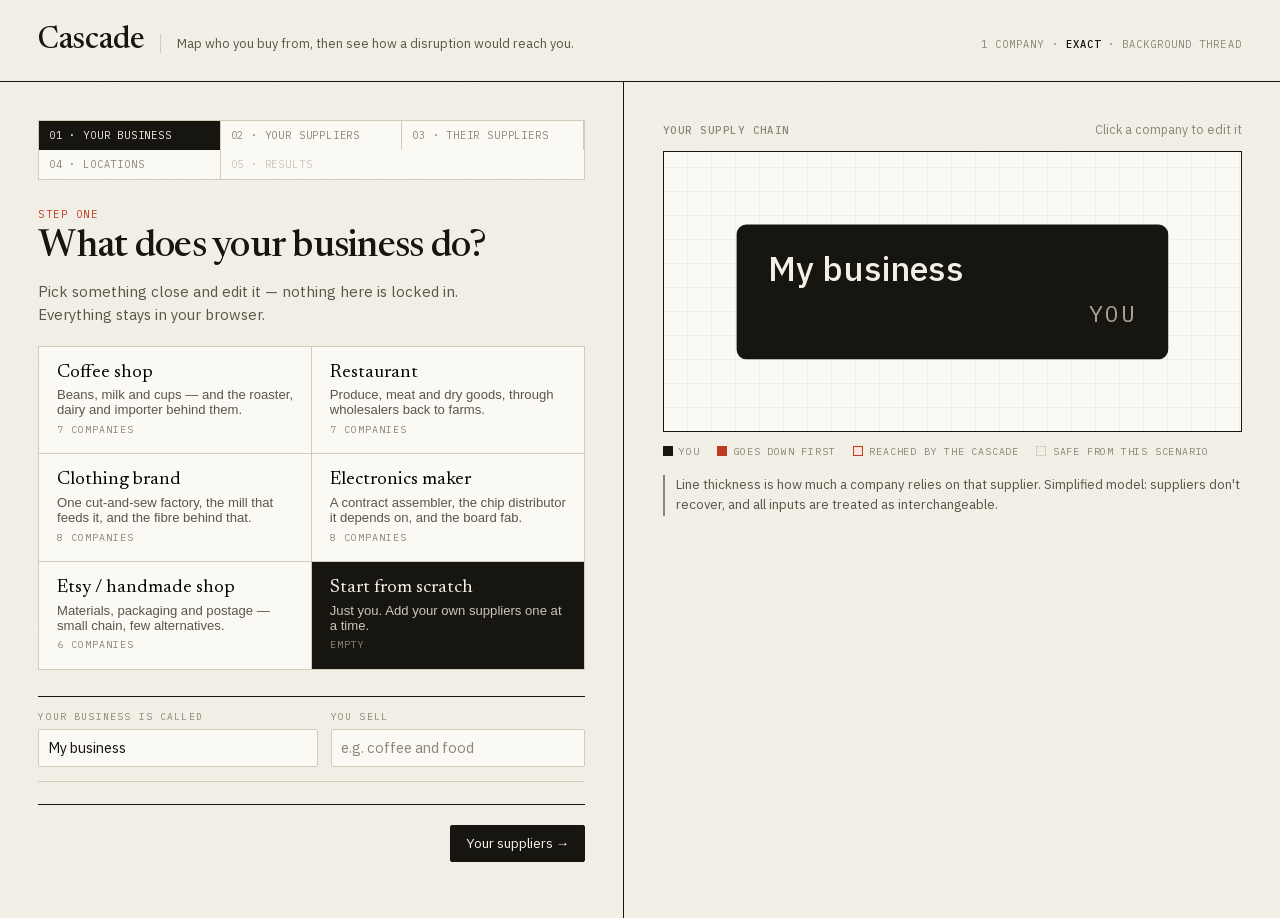
==== web/index.html @ 75e5407a "Milestone 4: guided wizard and live supply-chain map web/index.html, styles.css  the app shell. Aest" ====
<!doctype html>
<html lang="en">
<head>
<meta charset="utf-8">
<meta name="viewport" content="width=device-width, initial-scale=1">
<title>Cascade — see how a supply disruption reaches you</title>
<meta name="description" content="Map your suppliers in plain language and see how a disruption would cascade to you. Runs entirely in your browser; your business data never leaves it.">
<meta name="color-scheme" content="light">
<link rel="stylesheet" href="./styles.css">
<link rel="preload" href="./assets/fonts/newsreader-var-latin.woff2" as="font" type="font/woff2" crossorigin>
<link rel="preload" href="./assets/fonts/plex-sans-var-latin.woff2" as="font" type="font/woff2" crossorigin>
<link rel="icon" href="data:image/svg+xml,%3Csvg xmlns='http://www.w3.org/2000/svg' viewBox='0 0 32 32'%3E%3Crect width='32' height='32' fill='%23f2efe7'/%3E%3Cpath d='M4 16h8M20 16h8' stroke='%238d8676' stroke-width='2'/%3E%3Ccircle cx='16' cy='16' r='4' fill='%23bf3a20'/%3E%3C/svg%3E">
</head>
<body>

<header class="masthead">
  <h1>Cascade</h1>
  <p class="tagline">Map who you buy from, then see how a disruption would reach you.</p>
  <p class="meta" id="engine-meta">loading engine…</p>
</header>

<div id="boot" class="boot">
  Starting the solver…
  <div class="bar"><span></span></div>
</div>

<noscript>
  <div class="fatal">
    <h2>This tool needs JavaScript</h2>
    <p>Everything runs in your browser — there is no server to fall back to.</p>
  </div>
</noscript>

<main class="shell" id="shell" hidden>
  <section class="work">
    <nav class="rail" id="rail" aria-label="Steps"></nav>
    <div id="panel"></div>
  </section>

  <aside class="aside">
    <div class="map-head">
      <h2>Your supply chain</h2>
      <span class="hint" id="map-hint">Click a company to edit it</span>
    </div>
    <div class="map-frame">
      <svg id="map" role="img" aria-label="Diagram of your supply chain"></svg>
    </div>
    <div class="legend">
      <span><i class="you"></i> you</span>
      <span><i class="seed"></i> goes down first</span>
      <span><i class="down"></i> reached by the cascade</span>
      <span><i class="safe"></i> safe from this scenario</span>
    </div>
    <p class="note" style="margin-top:1rem">
      Line thickness is how much a company relies on that supplier. Simplified
      model: suppliers don't recover, and all inputs are treated as
      interchangeable.
    </p>
  </aside>
</main>

<script type="module" src="./app.js"></script>
</body>
</html>
---- web/styles.css ----
/* styles.css — "operations dossier": warm paper, hairline rules, schematic map.
 *
 * The subject is a dependency diagram and a risk report, so the surface is a
 * technical document rather than a dashboard: ruled rather than carded, one
 * signal colour reserved strictly for disruption, and tabular monospace for
 * every number so figures line up when they change.
 *
 * Fonts are vendored in assets/fonts — nothing is fetched from a CDN.
 */

@font-face {
  font-family: 'Newsreader';
  src: url('./assets/fonts/newsreader-var-latin.woff2') format('woff2-variations');
  font-weight: 400 700;
  font-stretch: normal;
  font-display: swap;
}
@font-face {
  font-family: 'Plex Sans';
  src: url('./assets/fonts/plex-sans-var-latin.woff2') format('woff2-variations');
  font-weight: 400 600;
  font-display: swap;
}
@font-face {
  font-family: 'Plex Mono';
  src: url('./assets/fonts/plex-mono-400-latin.woff2') format('woff2');
  font-weight: 400;
  font-display: swap;
}
@font-face {
  font-family: 'Plex Mono';
  src: url('./assets/fonts/plex-mono-500-latin.woff2') format('woff2');
  font-weight: 500;
  font-display: swap;
}

:root {
  --paper: #f2efe7;
  --paper-raised: #fbf9f4;
  --paper-sunk: #e7e2d4;
  --ink: #17150f;
  --ink-soft: #5b5547;
  --ink-faint: #8d8676;
  --rule: #d2cbb8;
  --rule-strong: #8d8676;
  --signal: #bf3a20;
  --signal-wash: #f6e4dd;
  --amber: #b8791a;
  --safe: #2f6048;

  --serif: 'Newsreader', Georgia, 'Times New Roman', serif;
  --sans: 'Plex Sans', -apple-system, BlinkMacSystemFont, 'Segoe UI', sans-serif;
  --mono: 'Plex Mono', ui-monospace, 'SF Mono', Menlo, monospace;

  --gutter: clamp(1rem, 3vw, 2.5rem);
}

* { box-sizing: border-box; }

html { -webkit-text-size-adjust: 100%; }

body {
  margin: 0;
  background: var(--paper);
  color: var(--ink);
  font-family: var(--sans);
  font-size: 15px;
  line-height: 1.55;
  font-variant-numeric: tabular-nums;
  -webkit-font-smoothing: antialiased;
}

/* Paper grain. One inline SVG turbulence, no asset, no request. */
body::before {
  content: '';
  position: fixed;
  inset: 0;
  z-index: 0;
  pointer-events: none;
  opacity: 0.4;
  background-image: url("data:image/svg+xml,%3Csvg xmlns='http://www.w3.org/2000/svg' width='180' height='180'%3E%3Cfilter id='g'%3E%3CfeTurbulence type='fractalNoise' baseFrequency='0.9' numOctaves='3'/%3E%3CfeColorMatrix type='saturate' values='0'/%3E%3C/filter%3E%3Crect width='180' height='180' filter='url(%23g)' opacity='0.055'/%3E%3C/svg%3E");
}

h1, h2, h3 { margin: 0; font-weight: 500; }

a { color: var(--ink); text-decoration-thickness: 1px; text-underline-offset: 2px; }

:focus-visible {
  outline: 2px solid var(--signal);
  outline-offset: 2px;
}

.mono { font-family: var(--mono); }
.sr-only {
  position: absolute;
  width: 1px; height: 1px;
  padding: 0; margin: -1px;
  overflow: hidden; clip: rect(0 0 0 0);
  white-space: nowrap; border: 0;
}

/* ── masthead ───────────────────────────────────────────────────────────── */

.masthead {
  position: relative;
  z-index: 1;
  display: flex;
  align-items: baseline;
  gap: 1rem;
  padding: 1.1rem var(--gutter) 0.9rem;
  border-bottom: 1px solid var(--ink);
}

.masthead h1 {
  font-family: var(--serif);
  font-size: clamp(1.4rem, 2.6vw, 1.9rem);
  font-variation-settings: 'opsz' 40;
  letter-spacing: -0.015em;
  white-space: nowrap;
}

.masthead .tagline {
  font-size: 0.8rem;
  color: var(--ink-soft);
  border-left: 1px solid var(--rule);
  padding-left: 1rem;
  flex: 1;
  min-width: 0;
}

.masthead .meta {
  font-family: var(--mono);
  font-size: 0.65rem;
  letter-spacing: 0.1em;
  text-transform: uppercase;
  color: var(--ink-faint);
  text-align: right;
  white-space: nowrap;
}

.masthead .meta b { color: var(--ink); font-weight: 500; }

/* ── shell ──────────────────────────────────────────────────────────────── */

.shell {
  position: relative;
  z-index: 1;
  display: grid;
  grid-template-columns: minmax(0, 1fr) minmax(0, 1.05fr);
  align-items: start;
  gap: 0;
  min-height: calc(100vh - 4rem);
}

.work {
  padding: var(--gutter);
  border-right: 1px solid var(--ink);
  min-height: 100%;
}

.aside {
  padding: var(--gutter);
  position: sticky;
  top: 0;
}

@media (max-width: 1040px) {
  .shell { grid-template-columns: minmax(0, 1fr); }
  .work { border-right: 0; border-bottom: 1px solid var(--ink); }
  .aside { position: static; }
}

/* ── step rail ──────────────────────────────────────────────────────────── */

.rail {
  display: grid;
  grid-template-columns: repeat(auto-fit, minmax(150px, 1fr));
  gap: 0;
  margin-bottom: 1.6rem;
  border: 1px solid var(--rule);
  background: var(--paper-raised);
}

.rail button {
  min-width: 0;
  appearance: none;
  background: none;
  border: 0;
  border-right: 1px solid var(--rule);
  padding: 0.5rem 0.6rem;
  font-family: var(--mono);
  font-size: 0.64rem;
  letter-spacing: 0.08em;
  text-transform: uppercase;
  color: var(--ink-faint);
  cursor: pointer;
  text-align: left;
  white-space: nowrap;
  overflow: hidden;
  text-overflow: ellipsis;
  transition: background 0.15s, color 0.15s;
}

.rail button:last-child { border-right: 0; }
.rail button:hover:not(:disabled) { background: var(--paper-sunk); color: var(--ink); }
.rail button[aria-current='true'] { background: var(--ink); color: var(--paper); }
.rail button:disabled { cursor: not-allowed; opacity: 0.45; }

/* ── step panels ────────────────────────────────────────────────────────── */

.step.is-entering { animation: rise 0.4s cubic-bezier(0.2, 0.7, 0.2, 1) both; }

@keyframes rise {
  from { opacity: 0; transform: translateY(8px); }
  to { opacity: 1; transform: none; }
}

@media (prefers-reduced-motion: reduce) {
  .step.is-entering { animation: none; }
  * { transition-duration: 0.01ms !important; }
}

.step > header { margin-bottom: 1.2rem; }

.step .eyebrow {
  font-family: var(--mono);
  font-size: 0.66rem;
  letter-spacing: 0.14em;
  text-transform: uppercase;
  color: var(--signal);
  display: block;
  margin-bottom: 0.4rem;
}

.step h2 {
  font-family: var(--serif);
  font-size: clamp(1.6rem, 3.4vw, 2.3rem);
  font-variation-settings: 'opsz' 48;
  line-height: 1.1;
  letter-spacing: -0.02em;
  max-width: 24ch;
}

.step .lede {
  margin: 0.7rem 0 0;
  color: var(--ink-soft);
  max-width: 54ch;
}

/* ── template cards ─────────────────────────────────────────────────────── */

.templates {
  display: grid;
  grid-template-columns: repeat(auto-fill, minmax(min(100%, 230px), 1fr));
  gap: 1px;
  background: var(--rule);
  border: 1px solid var(--rule);
}

.templates button {
  appearance: none;
  border: 0;
  background: var(--paper-raised);
  padding: 1rem 1.1rem 1.1rem;
  text-align: left;
  cursor: pointer;
  display: grid;
  gap: 0.35rem;
  transition: background 0.15s, transform 0.15s;
}

.templates button:hover { background: var(--paper); }
.templates button[aria-pressed='true'] { background: var(--ink); color: var(--paper); }
.templates button[aria-pressed='true'] .t-blurb { color: #cdc6b6; }

.templates .t-name {
  font-family: var(--serif);
  font-size: 1.18rem;
  font-variation-settings: 'opsz' 20;
}

.templates .t-blurb { font-size: 0.82rem; color: var(--ink-soft); }

.templates .t-size {
  font-family: var(--mono);
  font-size: 0.62rem;
  letter-spacing: 0.1em;
  text-transform: uppercase;
  color: var(--ink-faint);
}

/* ── supplier rows ──────────────────────────────────────────────────────── */

.rows { border-top: 1px solid var(--ink); }

.row {
  display: grid;
  grid-template-columns: minmax(0, 1.1fr) minmax(0, 1fr) auto auto;
  gap: 0.5rem 0.8rem;
  align-items: end;
  padding: 0.85rem 0;
  border-bottom: 1px solid var(--rule);
}

@media (max-width: 640px) {
  .row { grid-template-columns: minmax(0, 1fr) auto; }
  .row .field-reliance { grid-column: 1 / -1; }
}

.field { display: grid; gap: 0.25rem; min-width: 0; }

.field > label {
  font-family: var(--mono);
  font-size: 0.6rem;
  letter-spacing: 0.12em;
  text-transform: uppercase;
  color: var(--ink-faint);
}

input[type='text'], select {
  font: inherit;
  font-size: 0.92rem;
  color: var(--ink);
  background: var(--paper-raised);
  border: 1px solid var(--rule);
  border-radius: 2px;
  padding: 0.42rem 0.55rem;
  width: 100%;
  min-width: 0;
}

input[type='text']:focus, select:focus { border-color: var(--ink); }

input[type='text']::placeholder { color: var(--ink-faint); }

/* Reliance picker: the bar thickness matches the connector thickness in the
   map, so the control and the drawing are visibly the same quantity. */
.reliance { display: flex; gap: 1px; background: var(--rule); border: 1px solid var(--rule); }

.reliance button {
  appearance: none;
  border: 0;
  background: var(--paper-raised);
  cursor: pointer;
  padding: 0.3rem 0.5rem 0.34rem;
  display: grid;
  gap: 0.25rem;
  justify-items: center;
  font-family: var(--mono);
  font-size: 0.58rem;
  letter-spacing: 0.06em;
  text-transform: uppercase;
  color: var(--ink-faint);
  transition: background 0.12s, color 0.12s;
}

.reliance button i {
  display: block;
  width: 18px;
  background: var(--rule-strong);
  border-radius: 1px;
}
.reliance button:nth-child(1) i { height: 1px; }
.reliance button:nth-child(2) i { height: 2px; }
.reliance button:nth-child(3) i { height: 3.5px; }
.reliance button:nth-child(4) i { height: 5.5px; }

.reliance button:hover { background: var(--paper-sunk); color: var(--ink); }
.reliance button[aria-pressed='true'] { background: var(--ink); color: var(--paper); }
.reliance button[aria-pressed='true'] i { background: var(--paper); }

/* ── buttons ────────────────────────────────────────────────────────────── */

.btn {
  appearance: none;
  font: inherit;
  font-size: 0.86rem;
  cursor: pointer;
  border: 1px solid var(--ink);
  background: var(--paper-raised);
  color: var(--ink);
  border-radius: 2px;
  padding: 0.44rem 0.9rem;
  transition: background 0.15s, color 0.15s;
}

.btn:hover { background: var(--paper-sunk); }
.btn-primary { background: var(--ink); color: var(--paper); }
.btn-primary:hover { background: #2d291f; }
.btn-ghost { border-color: var(--rule); color: var(--ink-soft); }
.btn-ghost:hover { border-color: var(--ink); color: var(--ink); }
.btn-danger { border-color: var(--rule); color: var(--ink-faint); padding: 0.3rem 0.5rem; }
.btn-danger:hover { border-color: var(--signal); color: var(--signal); background: var(--signal-wash); }
.btn-sm { font-size: 0.76rem; padding: 0.3rem 0.6rem; }
.btn:disabled { opacity: 0.4; cursor: not-allowed; }

.actions {
  display: flex;
  gap: 0.6rem;
  align-items: center;
  flex-wrap: wrap;
  margin-top: 1.4rem;
  padding-top: 1.2rem;
  border-top: 1px solid var(--ink);
}

.actions .spacer { flex: 1; }

.chips { display: flex; flex-wrap: wrap; gap: 0.4rem; margin-top: 0.6rem; }

.chip {
  appearance: none;
  font: inherit;
  font-size: 0.78rem;
  cursor: pointer;
  border: 1px dashed var(--rule-strong);
  background: none;
  color: var(--ink-soft);
  border-radius: 999px;
  padding: 0.2rem 0.7rem;
}

.chip:hover { border-style: solid; border-color: var(--ink); color: var(--ink); }
.chip::before { content: '+ '; color: var(--ink-faint); }

/* ── supplier group (step 3) ────────────────────────────────────────────── */

.group {
  border: 1px solid var(--rule);
  background: var(--paper-raised);
  margin-bottom: 0.8rem;
}

.group > header {
  display: flex;
  align-items: center;
  gap: 0.7rem;
  padding: 0.6rem 0.8rem;
  border-bottom: 1px solid var(--rule);
  background: var(--paper-sunk);
}

.group > header .who { font-weight: 500; }
.group > header .what {
  font-family: var(--mono);
  font-size: 0.66rem;
  letter-spacing: 0.08em;
  text-transform: uppercase;
  color: var(--ink-faint);
}
.group > header .spacer { flex: 1; }
.group .body { padding: 0.3rem 0.8rem 0.8rem; }
.group .body .rows { border-top: 0; }
.group.is-unsure .body { opacity: 0.55; }

.note {
  font-size: 0.82rem;
  color: var(--ink-soft);
  border-left: 2px solid var(--rule-strong);
  padding-left: 0.7rem;
  margin: 0.8rem 0;
}

.caution {
  border-left-color: var(--signal);
  background: var(--signal-wash);
  padding: 0.5rem 0.7rem;
}

/* ── map ────────────────────────────────────────────────────────────────── */

.map-head {
  display: flex;
  align-items: baseline;
  gap: 0.8rem;
  margin-bottom: 0.7rem;
}

.map-head h2 {
  font-family: var(--mono);
  font-size: 0.66rem;
  letter-spacing: 0.14em;
  text-transform: uppercase;
  color: var(--ink-faint);
}

.map-head .hint { font-size: 0.78rem; color: var(--ink-faint); margin-left: auto; }

.map-frame {
  border: 1px solid var(--ink);
  background:
    repeating-linear-gradient(0deg, transparent 0 23px, rgba(141, 134, 118, 0.1) 23px 24px),
    repeating-linear-gradient(90deg, transparent 0 23px, rgba(141, 134, 118, 0.1) 23px 24px),
    var(--paper-raised);
  padding: 0.5rem;
  overflow: auto;
  max-height: min(70vh, 720px);
}

.map-frame svg { display: block; width: 100%; height: auto; }

.wire {
  fill: none;
  stroke: var(--rule-strong);
  stroke-linejoin: round;
  transition: stroke 0.3s;
}
.wire.is-hot { stroke: var(--signal); }
.wire.is-cold { stroke: var(--rule); stroke-dasharray: 3 4; }

.plate { cursor: pointer; }
.plate .plate-bg {
  fill: var(--paper);
  stroke: var(--rule-strong);
  stroke-width: 1;
  transition: fill 0.3s, stroke 0.3s;
}
.plate:hover .plate-bg { stroke: var(--ink); }
.plate .plate-name {
  font-family: var(--sans);
  font-size: 12.5px;
  font-weight: 500;
  fill: var(--ink);
}
.plate .plate-sub, .plate .plate-badge, .plate .plate-region {
  font-family: var(--mono);
  font-size: 8.5px;
  letter-spacing: 0.08em;
  text-transform: uppercase;
  fill: var(--ink-faint);
}
.plate .plate-badge, .plate .plate-region { text-anchor: end; }

.plate.is-you .plate-bg { fill: var(--ink); stroke: var(--ink); }
.plate.is-you .plate-name { fill: var(--paper); }
.plate.is-you .plate-sub, .plate.is-you .plate-badge, .plate.is-you .plate-region { fill: #a8a192; }

.plate.is-seed .plate-bg { fill: var(--signal); stroke: var(--signal); }
.plate.is-seed .plate-name { fill: #fff; }
.plate.is-seed .plate-sub, .plate.is-seed .plate-badge { fill: #f3cfc5; }

.plate.is-down .plate-bg { fill: var(--signal-wash); stroke: var(--signal); }
.plate.is-down .plate-badge { fill: var(--signal); }

.plate.is-safe .plate-bg { stroke: var(--rule); stroke-dasharray: 3 3; fill: var(--paper); }
.plate.is-safe .plate-name { fill: var(--ink-faint); }
.plate.is-safe .plate-badge { fill: var(--safe); }

.plate.is-you.is-down .plate-bg,
.plate.is-you.is-seed .plate-bg { fill: var(--signal); stroke: var(--ink); stroke-width: 2; }

.plate.is-selected .plate-bg { stroke: var(--ink); stroke-width: 2; }
.plate.is-orphan .plate-bg { stroke-dasharray: 2 3; }

.legend {
  display: flex;
  flex-wrap: wrap;
  gap: 0.3rem 1.1rem;
  margin-top: 0.7rem;
  font-family: var(--mono);
  font-size: 0.62rem;
  letter-spacing: 0.08em;
  text-transform: uppercase;
  color: var(--ink-faint);
}

.legend span { display: inline-flex; align-items: center; gap: 0.4rem; }
.legend i { width: 10px; height: 10px; border: 1px solid var(--rule-strong); display: block; }
.legend i.you { background: var(--ink); border-color: var(--ink); }
.legend i.seed { background: var(--signal); border-color: var(--signal); }
.legend i.down { background: var(--signal-wash); border-color: var(--signal); }
.legend i.safe { border-style: dashed; border-color: var(--rule); }

/* ── loading / error ────────────────────────────────────────────────────── */

.boot {
  font-family: var(--mono);
  font-size: 0.8rem;
  color: var(--ink-soft);
  padding: var(--gutter);
}

.boot .bar {
  height: 2px;
  background: var(--paper-sunk);
  margin-top: 0.6rem;
  max-width: 320px;
  overflow: hidden;
}

.boot .bar span {
  display: block;
  height: 100%;
  background: var(--signal);
  width: 30%;
  animation: sweep 1.1s ease-in-out infinite;
}

@keyframes sweep {
  from { transform: translateX(-100%); }
  to { transform: translateX(340%); }
}

.fatal {
  border: 1px solid var(--signal);
  background: var(--signal-wash);
  padding: 1rem 1.1rem;
  margin: var(--gutter);
}

.fatal h2 { font-family: var(--serif); font-size: 1.3rem; margin-bottom: 0.4rem; }
.fatal code { font-family: var(--mono); font-size: 0.8rem; }

/* ── results ────────────────────────────────────────────────────────────── */

.picker { border: 1px solid var(--rule); background: var(--paper-raised); margin-bottom: 1.4rem; }

.picker-head {
  display: flex;
  align-items: center;
  gap: 0.6rem;
  padding: 0.55rem 0.8rem;
  border-bottom: 1px solid var(--rule);
  background: var(--paper-sunk);
}

.picker-head h3 {
  font-family: var(--mono);
  font-size: 0.64rem;
  letter-spacing: 0.12em;
  text-transform: uppercase;
  color: var(--ink-faint);
}

.picker-head .spacer { flex: 1; }

.picker-body {
  display: grid;
  grid-template-columns: repeat(auto-fill, minmax(min(100%, 170px), 1fr));
  background: var(--paper-raised);
}

.pick {
  appearance: none;
  border: 0;
  background: var(--paper-raised);
  text-align: left;
  cursor: pointer;
  padding: 0.5rem 0.7rem 0.6rem;
  display: grid;
  gap: 0.1rem;
  font: inherit;
  color: var(--ink);
  /* Separators drawn on the cells themselves, so a part-full last row does not
     leave a strip of bare grid showing through. */
  box-shadow: inset -1px -1px 0 var(--rule);
  transition: background 0.12s, color 0.12s;
}

.pick:hover { background: var(--paper-sunk); }
.pick[aria-pressed='true'] { background: var(--signal); color: #fff; }
.pick[aria-pressed='true'] .pick-sub { color: #f3cfc5; }
.pick-name { font-size: 0.9rem; font-weight: 500; }
.pick-sub {
  font-family: var(--mono);
  font-size: 0.6rem;
  letter-spacing: 0.08em;
  text-transform: uppercase;
  color: var(--ink-faint);
}

.result { border-top: 2px solid var(--ink); padding-top: 1.1rem; }

.result-stat { margin-bottom: 1.2rem; }

.result-label {
  display: block;
  font-family: var(--mono);
  font-size: 0.66rem;
  letter-spacing: 0.14em;
  text-transform: uppercase;
  color: var(--ink-faint);
}

.result-figure {
  display: block;
  font-family: var(--serif);
  font-variation-settings: 'opsz' 72;
  font-weight: 400;
  font-size: clamp(2rem, 5.4vw, 3.3rem);
  line-height: 1.05;
  letter-spacing: -0.025em;
  margin: 0.15rem 0 0.4rem;
}

.result-stat.is-safe .result-figure { color: var(--safe); }

.result-note { margin: 0; color: var(--ink-soft); font-size: 0.9rem; max-width: 56ch; }

.badge {
  display: inline-block;
  font-family: var(--mono);
  font-size: 0.58rem;
  letter-spacing: 0.1em;
  text-transform: uppercase;
  border: 1px solid currentColor;
  border-radius: 2px;
  padding: 0.05rem 0.35rem;
  vertical-align: 1px;
}

.badge.is-exact { color: var(--safe); }
.badge.is-est { color: var(--amber); }

.pm { font-family: var(--mono); font-size: 0.74rem; color: var(--ink-faint); }

.odds {
  width: 100%;
  border-collapse: collapse;
  margin: 0.4rem 0 1rem;
  font-family: var(--mono);
  font-size: 0.82rem;
}

.odds caption {
  text-align: left;
  font-family: var(--mono);
  font-size: 0.62rem;
  letter-spacing: 0.12em;
  text-transform: uppercase;
  color: var(--ink-faint);
  padding-bottom: 0.4rem;
}

.odds th, .odds td {
  border: 1px solid var(--rule);
  padding: 0.3rem 0.5rem;
  text-align: right;
}

.odds thead th {
  background: var(--paper-sunk);
  font-weight: 500;
  font-size: 0.68rem;
  letter-spacing: 0.08em;
  text-transform: uppercase;
  color: var(--ink-faint);
}

.odds tbody th { text-align: left; color: var(--ink-faint); font-weight: 400; }
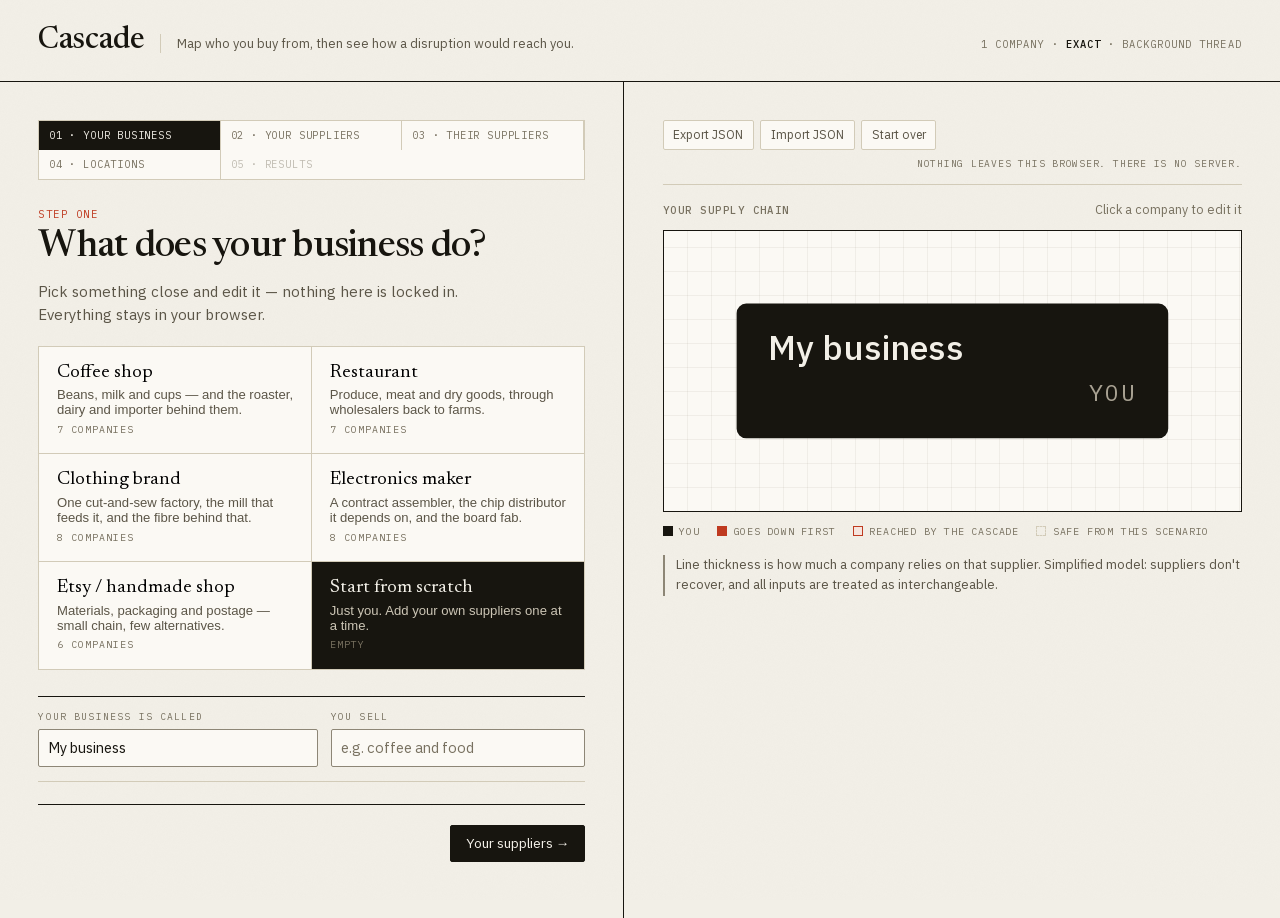
==== commit b4cef87d: "Milestone 6: export/import, Advanced panel, offline check, CI, Pages, README Export / import — a fil" ====
--- a/web/index.html
+++ b/web/index.html
@@ -38,6 +38,14 @@
   </section>
 
   <aside class="aside">
+    <div class="utility">
+      <button type="button" class="btn btn-sm btn-ghost" id="btn-export">Export JSON</button>
+      <button type="button" class="btn btn-sm btn-ghost" id="btn-import">Import JSON</button>
+      <input type="file" id="import-file" accept="application/json,.json" hidden>
+      <button type="button" class="btn btn-sm btn-ghost" id="btn-reset">Start over</button>
+      <span class="privacy">Nothing leaves this browser. There is no server.</span>
+    </div>
+    <p class="utility-flash" id="utility-flash" role="status" hidden></p>
     <div class="map-head">
       <h2>Your supply chain</h2>
       <span class="hint" id="map-hint">Click a company to edit it</span>
--- a/web/styles.css
+++ b/web/styles.css
@@ -40,12 +40,15 @@
   --paper-sunk: #e7e2d4;
   --ink: #17150f;
   --ink-soft: #5b5547;
-  --ink-faint: #8d8676;
+  /* Text tones are held at >= 4.5:1 on --paper-raised; --rule-strong is a
+     stroke colour only, where the 3:1 mark threshold applies. Measured, not
+     eyeballed — see tools/check_contrast.mjs. */
+  --ink-faint: #787160;
   --rule: #d2cbb8;
   --rule-strong: #8d8676;
   --signal: #bf3a20;
   --signal-wash: #f6e4dd;
-  --amber: #b8791a;
+  --amber: #9c6512;
   --safe: #2f6048;
 
   --serif: 'Newsreader', Georgia, 'Times New Roman', serif;
@@ -322,7 +325,9 @@
   font-size: 0.92rem;
   color: var(--ink);
   background: var(--paper-raised);
-  border: 1px solid var(--rule);
+  /* --rule-strong, not --rule: a control's boundary is interface information
+     and owes 3:1, where a divider between two blocks does not. */
+  border: 1px solid var(--rule-strong);
   border-radius: 2px;
   padding: 0.42rem 0.55rem;
   width: 100%;
@@ -748,3 +753,263 @@
 }
 
 .odds tbody th { text-align: left; color: var(--ink-faint); font-weight: 400; }
+
+/* ── results tabs ───────────────────────────────────────────────────────── */
+
+.tabs {
+  display: flex;
+  flex-wrap: wrap;
+  border-bottom: 1px solid var(--ink);
+  margin: 1.4rem 0 0;
+}
+
+.tabs button {
+  appearance: none;
+  font: inherit;
+  font-size: 0.82rem;
+  cursor: pointer;
+  background: none;
+  border: 1px solid transparent;
+  border-bottom: 0;
+  color: var(--ink-soft);
+  padding: 0.4rem 0.85rem;
+  margin-bottom: -1px;
+  border-radius: 2px 2px 0 0;
+}
+
+.tabs button:hover:not(:disabled) { color: var(--ink); background: var(--paper-sunk); }
+.tabs button[aria-selected='true'] {
+  background: var(--paper-raised);
+  border-color: var(--ink);
+  color: var(--ink);
+  font-weight: 500;
+}
+.tabs button:disabled { opacity: 0.4; cursor: not-allowed; }
+
+.tab-body { padding-top: 1.2rem; }
+.tab-body .result { border-top: 0; padding-top: 0; }
+
+/* ── curve chart ────────────────────────────────────────────────────────── */
+
+.chart { margin: 0 0 1.2rem; }
+
+.chart figcaption {
+  font-family: var(--mono);
+  font-size: 0.62rem;
+  letter-spacing: 0.1em;
+  text-transform: uppercase;
+  color: var(--ink-faint);
+  margin-bottom: 0.45rem;
+}
+
+.chart-plot { position: relative; border: 1px solid var(--rule); background: var(--paper-raised); }
+.chart-plot svg { display: block; width: 100%; height: auto; touch-action: none; }
+
+.chart .grid line { stroke: var(--rule); stroke-width: 1; }
+.chart .axis { font-family: var(--mono); font-size: 9px; fill: var(--ink-faint); }
+
+.chart .curve-area { fill: var(--signal); fill-opacity: 0.1; stroke: none; }
+.chart .curve-line {
+  fill: none;
+  stroke: var(--signal);
+  stroke-width: 2;
+  stroke-linejoin: round;
+  stroke-linecap: round;
+}
+
+.chart .marker line { stroke: var(--signal); stroke-width: 1; stroke-dasharray: 2 3; }
+.chart .marker circle { fill: var(--signal); stroke: var(--paper-raised); stroke-width: 2; }
+.chart .marker .axis { fill: var(--signal); }
+
+.chart .end-label {
+  font-family: var(--mono);
+  font-size: 10px;
+  font-weight: 500;
+  fill: var(--signal);
+}
+
+.chart .crosshair { stroke: var(--ink); stroke-width: 1; stroke-dasharray: 2 2; }
+.chart .crosshair-dot { fill: var(--ink); stroke: var(--paper-raised); stroke-width: 2; }
+
+.chart-tip {
+  position: absolute;
+  transform: translate(-50%, -160%);
+  background: var(--ink);
+  color: var(--paper);
+  font-family: var(--mono);
+  font-size: 0.68rem;
+  padding: 0.2rem 0.45rem;
+  border-radius: 2px;
+  pointer-events: none;
+  white-space: nowrap;
+}
+
+.chart-tip b { color: #fff; }
+
+/* ── weakest links ──────────────────────────────────────────────────────── */
+
+.link-list { list-style: none; margin: 0 0 1rem; padding: 0; border-top: 1px solid var(--rule); }
+
+.link-list li {
+  display: grid;
+  grid-template-columns: minmax(0, 1.1fr) minmax(90px, 1fr) auto;
+  gap: 0.2rem 0.8rem;
+  align-items: center;
+  padding: 0.5rem 0;
+  border-bottom: 1px solid var(--rule);
+}
+
+.link-name { font-weight: 500; font-size: 0.92rem; }
+
+.link-bar { display: block; height: 10px; background: var(--paper-sunk); border-radius: 2px; }
+.link-bar i {
+  display: block;
+  height: 100%;
+  background: var(--signal);
+  border-radius: 0 2px 2px 0;
+}
+
+.link-value {
+  font-family: var(--mono);
+  font-size: 0.78rem;
+  text-align: right;
+  white-space: nowrap;
+}
+
+.link-sentence {
+  grid-column: 1 / -1;
+  font-size: 0.82rem;
+  color: var(--ink-soft);
+}
+
+/* ── fix it ─────────────────────────────────────────────────────────────── */
+
+.fix-list { border-top: 1px solid var(--rule); margin-bottom: 1.2rem; }
+
+.fix-row {
+  display: flex;
+  flex-wrap: wrap;
+  gap: 0.5rem;
+  align-items: center;
+  padding: 0.55rem 0;
+  border-bottom: 1px solid var(--rule);
+}
+
+.fix-dep { flex: 1 1 240px; font-size: 0.88rem; }
+.fix-dep .mono {
+  font-size: 0.64rem;
+  letter-spacing: 0.08em;
+  text-transform: uppercase;
+  color: var(--ink-faint);
+}
+.fix-actions { display: flex; gap: 0.4rem; flex-wrap: wrap; }
+
+.whatif { border: 1px solid var(--ink); background: var(--paper-raised); padding: 0.9rem 1rem 1rem; }
+
+.whatif-line {
+  display: flex;
+  align-items: baseline;
+  gap: 0.7rem;
+  flex-wrap: wrap;
+  font-family: var(--serif);
+  font-variation-settings: 'opsz' 40;
+  font-size: clamp(1.3rem, 3vw, 1.9rem);
+  margin: 0.2rem 0 0.5rem;
+}
+
+.whatif-before { color: var(--ink-faint); text-decoration: line-through; }
+.whatif-arrow { color: var(--ink-faint); font-family: var(--mono); font-size: 1rem; }
+.whatif-after.is-better { color: var(--safe); }
+.whatif-after.is-worse { color: var(--signal); }
+
+/* ── replay ─────────────────────────────────────────────────────────────── */
+
+.replay-bar { display: flex; align-items: center; gap: 0.8rem; margin-bottom: 0.9rem; }
+.replay-week { font-size: 0.74rem; color: var(--ink-faint); letter-spacing: 0.08em; text-transform: uppercase; }
+
+.replay-log { list-style: none; margin: 0; padding: 0; border-top: 1px solid var(--rule); }
+
+.replay-log li {
+  display: flex;
+  gap: 0.7rem;
+  align-items: baseline;
+  padding: 0.3rem 0;
+  border-bottom: 1px solid var(--rule);
+  font-size: 0.88rem;
+}
+
+.replay-log li .mono {
+  font-size: 0.66rem;
+  letter-spacing: 0.08em;
+  text-transform: uppercase;
+  color: var(--ink-faint);
+  min-width: 5.5rem;
+}
+
+.replay-log li.is-safe { color: var(--safe); }
+
+/* ── utility bar ────────────────────────────────────────────────────────── */
+
+.utility {
+  display: flex;
+  flex-wrap: wrap;
+  gap: 0.4rem;
+  align-items: center;
+  margin-bottom: 0.9rem;
+  padding-bottom: 0.8rem;
+  border-bottom: 1px solid var(--rule);
+}
+
+.utility .privacy {
+  font-family: var(--mono);
+  font-size: 0.6rem;
+  letter-spacing: 0.08em;
+  text-transform: uppercase;
+  color: var(--ink-faint);
+  margin-left: auto;
+}
+
+.utility-flash {
+  margin: -0.4rem 0 0.8rem;
+  font-size: 0.82rem;
+  color: var(--safe);
+  border-left: 2px solid var(--safe);
+  padding-left: 0.7rem;
+}
+
+.utility-flash.is-bad { color: var(--signal); border-left-color: var(--signal); }
+
+/* ── advanced panel ─────────────────────────────────────────────────────── */
+
+.advanced { border: 1px solid var(--rule); background: var(--paper-raised); margin-top: 1.2rem; }
+
+.advanced summary {
+  cursor: pointer;
+  padding: 0.5rem 0.8rem;
+  font-family: var(--mono);
+  font-size: 0.64rem;
+  letter-spacing: 0.12em;
+  text-transform: uppercase;
+  color: var(--ink-faint);
+}
+
+.advanced summary:hover { color: var(--ink); }
+.advanced[open] summary { border-bottom: 1px solid var(--rule); color: var(--ink); }
+.advanced-body { padding: 0.8rem; }
+
+.kv { display: grid; grid-template-columns: minmax(0, 11rem) minmax(0, 1fr); gap: 0.35rem 0.9rem; margin: 0; }
+
+.kv dt {
+  font-family: var(--mono);
+  font-size: 0.68rem;
+  letter-spacing: 0.04em;
+  color: var(--ink-faint);
+}
+
+.kv dd { margin: 0; font-size: 0.84rem; }
+.kv dd.mono { font-family: var(--mono); font-size: 0.74rem; }
+
+@media (max-width: 560px) {
+  .kv { grid-template-columns: minmax(0, 1fr); }
+  .kv dd { margin-bottom: 0.4rem; }
+}
